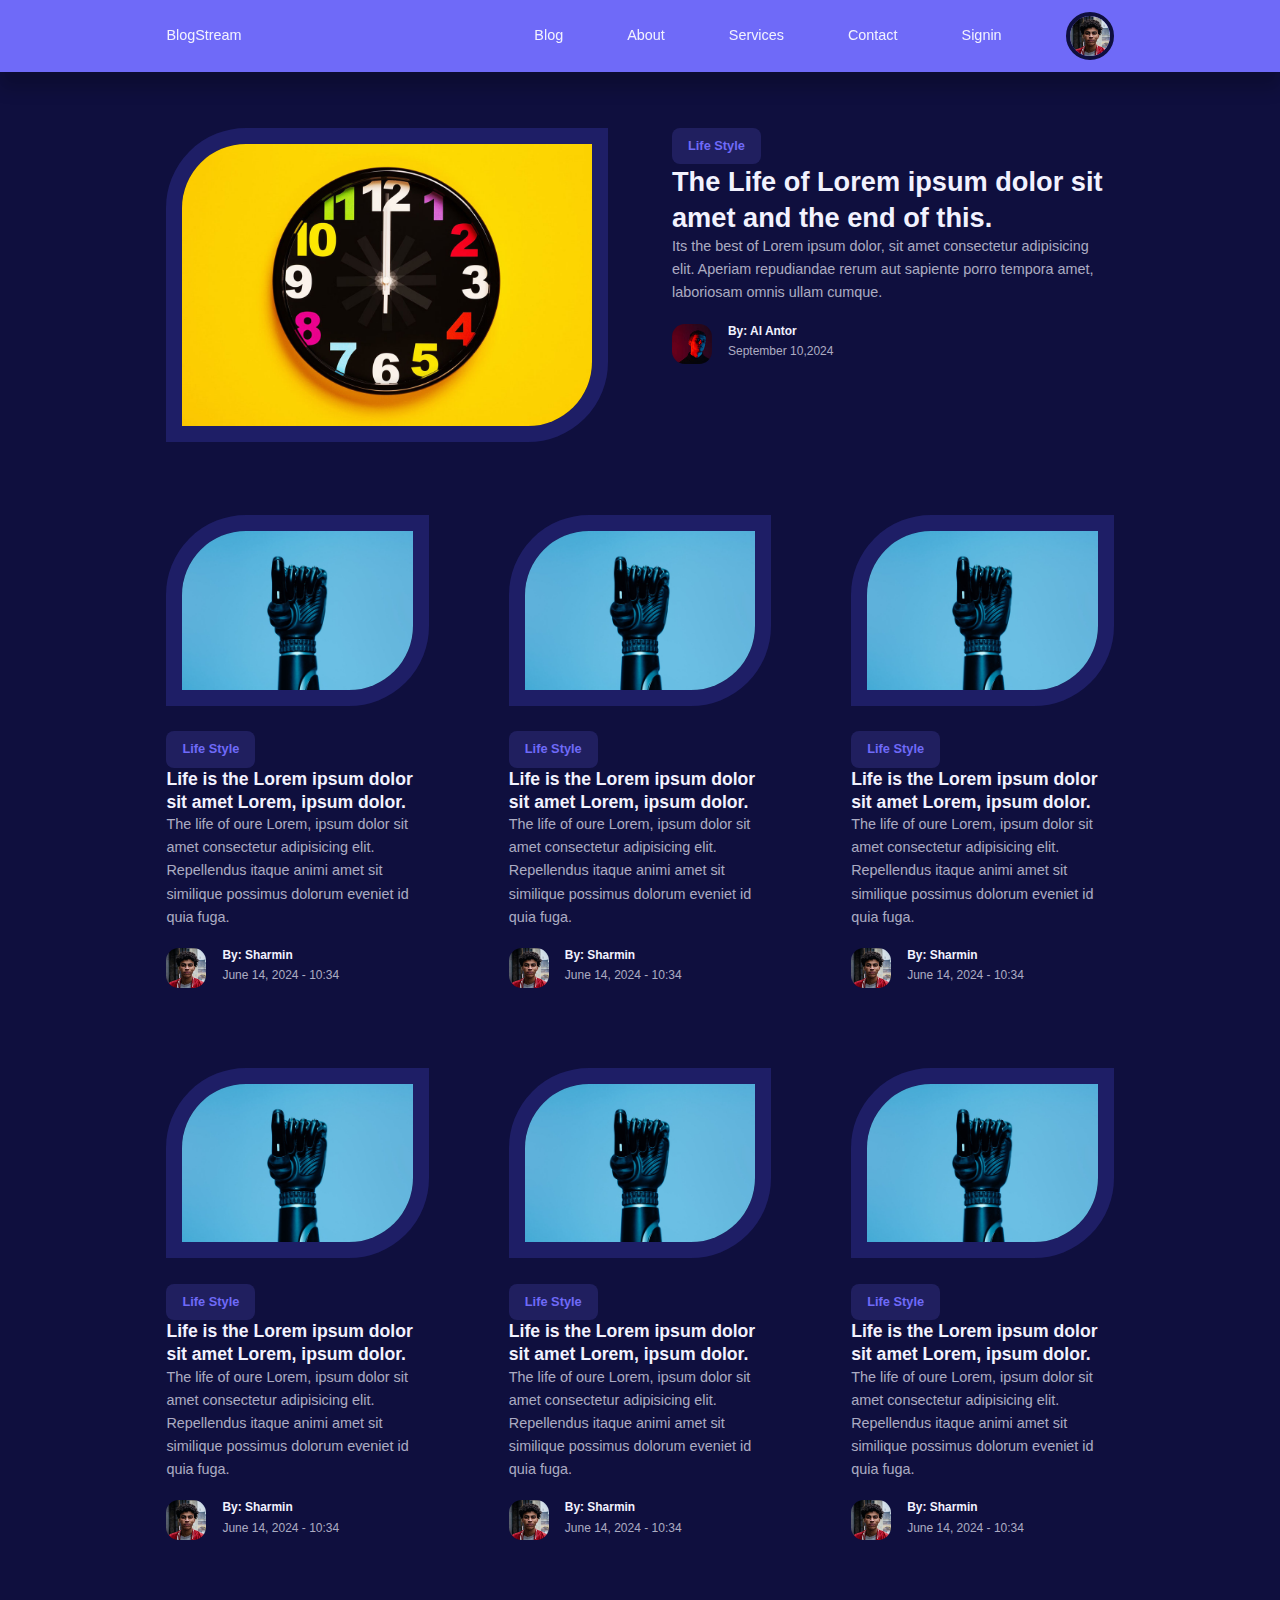
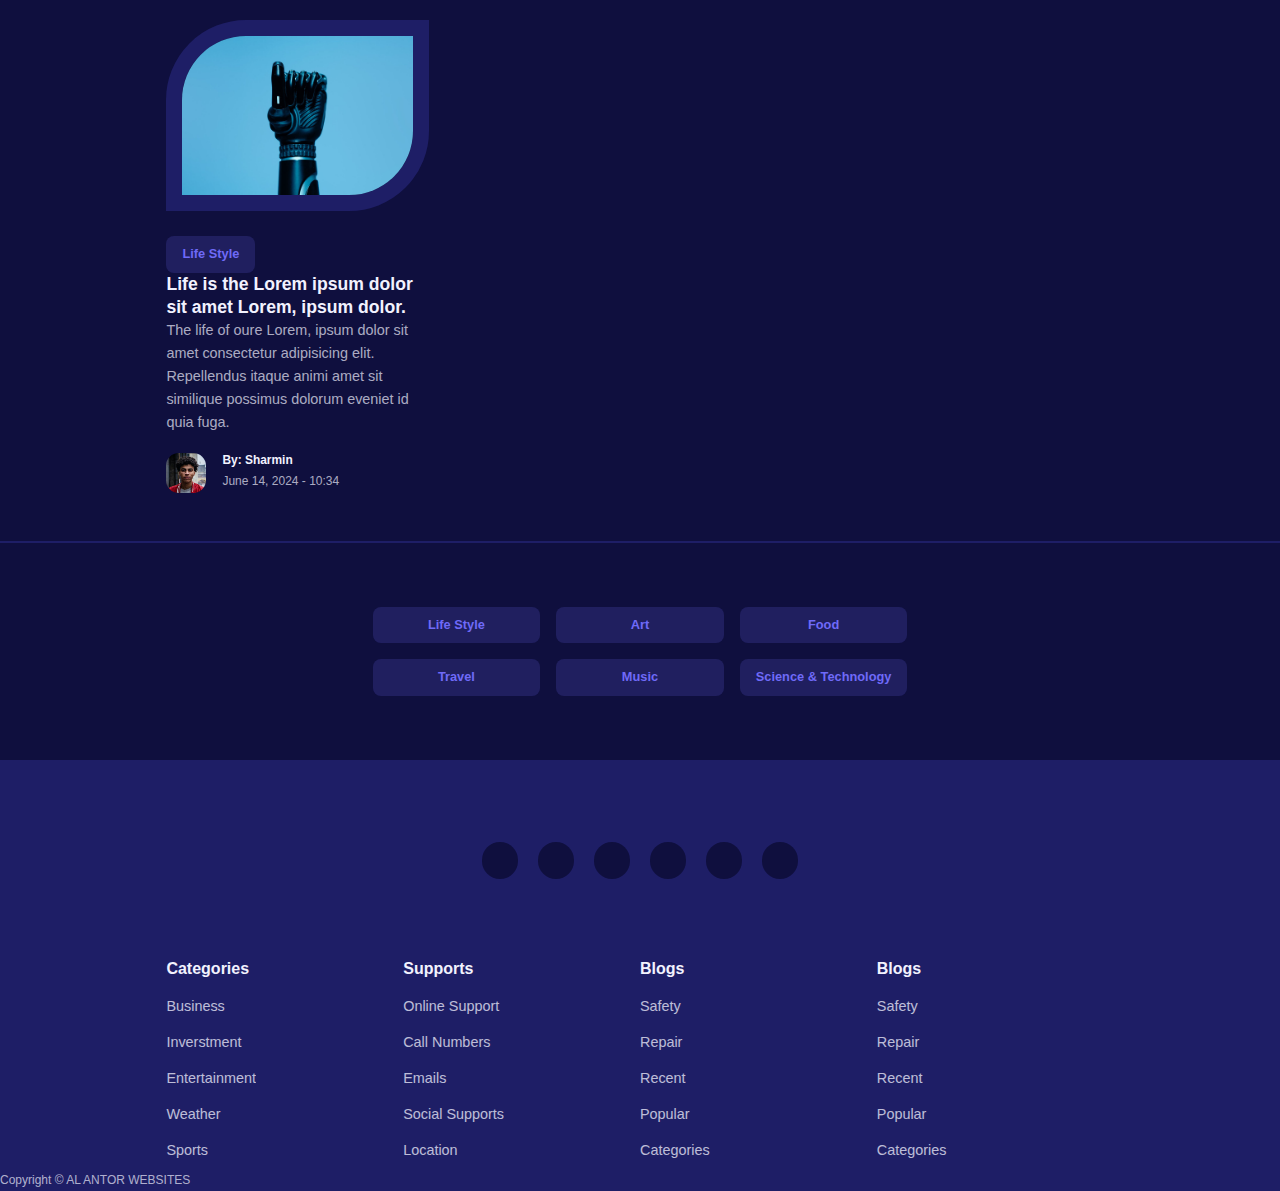
==== index.html @ ad715d5d "change photo" ====
<!DOCTYPE html>
<html lang="en">
  <head>
    <meta charset="UTF-8" />
    <meta name="viewport" content="width=device-width, initial-scale=1.0" />
    <title>BlogStream | The Beautiful Blog Website</title>
    <link rel="stylesheet" href="css/style.css" />
    <link
      rel="stylesheet"
      href="https://unicons.iconscout.com/release/v4.0.8/css/line.css"
    />
  </head>
  <body>
    <nav>
      <div class="container nav_container">
        <a href="index.html" class="nav_log">BlogStream</a>
        <ul class="nav_items">
          <li><a href="#">Blog</a></li>
          <li><a href="#">About</a></li>
          <li><a href="#">Services</a></li>
          <li><a href="#">Contact</a></li>
          <li><a href="#">Signin</a></li>
          <li class="nav_profile">
            <div class="avatar">
              <img src="images/avatar3.jpg" alt="" />
            </div>
            <ul>
              <li><a href="#">Dashboard</a></li>
              <li><a href="#">Logout</a></li>
            </ul>
          </li>
        </ul>
        <button id="open_nav-btn"><i class="uil uil-bars"></i></button>
        <button id="close_nav-btn"><i class="uil uil-multiply"></i></button>
      </div>
    </nav>
    <!-- -----------------------------close nav bar--------------------------------- -->
    <section class="featured">
      <div class="container featured_container">
        <div class="post_thumbnail">
          <img src="images/blog100.jpg" />
        </div>
        <div class="post_info">
          <a href="#" class="category_button">Life Style</a>
          <h2 class="post_title">
            The Life of Lorem ipsum dolor sit amet and the end of this.
          </h2>
          <p class="post_body">
            Its the best of Lorem ipsum dolor, sit amet consectetur adipisicing
            elit. Aperiam repudiandae rerum aut sapiente porro tempora amet,
            laboriosam omnis ullam cumque.
          </p>
          <div class="post_author">
            <div class="post_author-avatar">
              <img src="images/avatar2.jpg" />
            </div>
            <div class="post_author-info">
              <h5>By: Al Antor</h5>
              <small>September 10,2024</small>
            </div>
          </div>
        </div>
      </div>
    </section>

    <!-- --------------------------posts---------------------------- -->

    <section class="posts">
      <div class="container posts_container">
        <article class="post">
          <div class="post_thumbnail">
            <img src="images/blog2.jpg" />
          </div>
          <div class="post_info">
            <a href="#" class="category_button">Life Style</a>
            <h3 class="post_title">
              <a href="#">
                Life is the Lorem ipsum dolor sit amet Lorem, ipsum dolor.</a
              >
            </h3>
            <p class="post_body">
              The life of oure Lorem, ipsum dolor sit amet consectetur
              adipisicing elit. Repellendus itaque animi amet sit similique
              possimus dolorum eveniet id quia fuga.
            </p>
            <div class="post_author">
              <div class="post_author-avatar">
                <img src="images/avatar3.jpg" alt="" />
              </div>
              <div class="bost_author-info">
                <h5>By: Sharmin</h5>
                <small>June 14, 2024 - 10:34</small>
              </div>
            </div>
          </div>
        </article>
        <article class="post">
          <div class="post_thumbnail">
            <img src="images/blog2.jpg" />
          </div>
          <div class="post_info">
            <a href="#" class="category_button">Life Style</a>
            <h3 class="post_title">
              <a href="#">
                Life is the Lorem ipsum dolor sit amet Lorem, ipsum dolor.</a
              >
            </h3>
            <p class="post_body">
              The life of oure Lorem, ipsum dolor sit amet consectetur
              adipisicing elit. Repellendus itaque animi amet sit similique
              possimus dolorum eveniet id quia fuga.
            </p>
            <div class="post_author">
              <div class="post_author-avatar">
                <img src="images/avatar3.jpg" alt="" />
              </div>
              <div class="bost_author-info">
                <h5>By: Sharmin</h5>
                <small>June 14, 2024 - 10:34</small>
              </div>
            </div>
          </div>
        </article>
        <article class="post">
          <div class="post_thumbnail">
            <img src="images/blog2.jpg" />
          </div>
          <div class="post_info">
            <a href="#" class="category_button">Life Style</a>
            <h3 class="post_title">
              <a href="#">
                Life is the Lorem ipsum dolor sit amet Lorem, ipsum dolor.</a
              >
            </h3>
            <p class="post_body">
              The life of oure Lorem, ipsum dolor sit amet consectetur
              adipisicing elit. Repellendus itaque animi amet sit similique
              possimus dolorum eveniet id quia fuga.
            </p>
            <div class="post_author">
              <div class="post_author-avatar">
                <img src="images/avatar3.jpg" alt="" />
              </div>
              <div class="bost_author-info">
                <h5>By: Sharmin</h5>
                <small>June 14, 2024 - 10:34</small>
              </div>
            </div>
          </div>
        </article>
        <article class="post">
          <div class="post_thumbnail">
            <img src="images/blog2.jpg" />
          </div>
          <div class="post_info">
            <a href="#" class="category_button">Life Style</a>
            <h3 class="post_title">
              <a href="#">
                Life is the Lorem ipsum dolor sit amet Lorem, ipsum dolor.</a
              >
            </h3>
            <p class="post_body">
              The life of oure Lorem, ipsum dolor sit amet consectetur
              adipisicing elit. Repellendus itaque animi amet sit similique
              possimus dolorum eveniet id quia fuga.
            </p>
            <div class="post_author">
              <div class="post_author-avatar">
                <img src="images/avatar3.jpg" alt="" />
              </div>
              <div class="bost_author-info">
                <h5>By: Sharmin</h5>
                <small>June 14, 2024 - 10:34</small>
              </div>
            </div>
          </div>
        </article>
        <article class="post">
          <div class="post_thumbnail">
            <img src="images/blog2.jpg" />
          </div>
          <div class="post_info">
            <a href="#" class="category_button">Life Style</a>
            <h3 class="post_title">
              <a href="#">
                Life is the Lorem ipsum dolor sit amet Lorem, ipsum dolor.</a
              >
            </h3>
            <p class="post_body">
              The life of oure Lorem, ipsum dolor sit amet consectetur
              adipisicing elit. Repellendus itaque animi amet sit similique
              possimus dolorum eveniet id quia fuga.
            </p>
            <div class="post_author">
              <div class="post_author-avatar">
                <img src="images/avatar3.jpg" alt="" />
              </div>
              <div class="bost_author-info">
                <h5>By: Sharmin</h5>
                <small>June 14, 2024 - 10:34</small>
              </div>
            </div>
          </div>
        </article>
        <article class="post">
          <div class="post_thumbnail">
            <img src="images/blog2.jpg" />
          </div>
          <div class="post_info">
            <a href="#" class="category_button">Life Style</a>
            <h3 class="post_title">
              <a href="#">
                Life is the Lorem ipsum dolor sit amet Lorem, ipsum dolor.</a
              >
            </h3>
            <p class="post_body">
              The life of oure Lorem, ipsum dolor sit amet consectetur
              adipisicing elit. Repellendus itaque animi amet sit similique
              possimus dolorum eveniet id quia fuga.
            </p>
            <div class="post_author">
              <div class="post_author-avatar">
                <img src="images/avatar3.jpg" alt="" />
              </div>
              <div class="bost_author-info">
                <h5>By: Sharmin</h5>
                <small>June 14, 2024 - 10:34</small>
              </div>
            </div>
          </div>
        </article>
        <article class="post">
          <div class="post_thumbnail">
            <img src="images/blog2.jpg" />
          </div>
          <div class="post_info">
            <a href="#" class="category_button">Life Style</a>
            <h3 class="post_title">
              <a href="#">
                Life is the Lorem ipsum dolor sit amet Lorem, ipsum dolor.</a
              >
            </h3>
            <p class="post_body">
              The life of oure Lorem, ipsum dolor sit amet consectetur
              adipisicing elit. Repellendus itaque animi amet sit similique
              possimus dolorum eveniet id quia fuga.
            </p>
            <div class="post_author">
              <div class="post_author-avatar">
                <img src="images/avatar3.jpg" alt="" />
              </div>
              <div class="bost_author-info">
                <h5>By: Sharmin</h5>
                <small>June 14, 2024 - 10:34</small>
              </div>
            </div>
          </div>
        </article>
      </div>
    </section>

    <section class="category_buttons">
      <div class="container category_buttons-container">
        <a href="#" class="category_button">Life Style</a>
        <a href="#" class="category_button">Art</a>
        <a href="#" class="category_button">Food</a>
        <a href="#" class="category_button">Travel</a>
        <a href="#" class="category_button">Music</a>
        <a href="#" class="category_button">Science & Technology</a>
      </div>
    </section>

    <footer>
      <div class="footer_socials">
        <a href="#"><i class="uil uil-youtube"></i></a>
        <a href="#"><i class="uil uil-twitter"></i></a>
        <a href="#"><i class="uil uil-whatsapp"></i></a>
        <a href="#"><i class="uil uil-telegram"></i></a>
        <a href="#"><i class="uil uil-linkedin"></i></a>
        <a href="#"><i class="uil uil-facebook"></i></a>
      </div>
      <div class="container footer_container">
        <article>
          <h4>Categories</h4>
          <ul>
            <li><a href="#">Business</a></li>
            <li><a href="#">Inverstment</a></li>
            <li><a href="#">Entertainment</a></li>
            <li><a href="#">Weather</a></li>
            <li><a href="#">Sports</a></li>
          </ul>
        </article>
        <article>
          <h4>Supports</h4>
          <ul>
            <li><a href="#">Online Support</a></li>
            <li><a href="#">Call Numbers</a></li>
            <li><a href="#">Emails</a></li>
            <li><a href="#">Social Supports</a></li>
            <li><a href="#">Location</a></li>
          </ul>
        </article>
        <article>
          <h4>Blogs</h4>
          <ul>
            <li><a href="#">Safety</a></li>
            <li><a href="#">Repair</a></li>
            <li><a href="#">Recent</a></li>
            <li><a href="#">Popular</a></li>
            <li><a href="#">Categories</a></li>
          </ul>
        </article>
        <article>
          <h4>Blogs</h4>
          <ul>
            <li><a href="#">Safety</a></li>
            <li><a href="#">Repair</a></li>
            <li><a href="#">Recent</a></li>
            <li><a href="#">Popular</a></li>
            <li><a href="#">Categories</a></li>
          </ul>
        </article>
      </div>
      <div class="footer_copyright">
        <small>Copyright &copy; AL ANTOR WEBSITES</small>
      </div>
    </footer>
  </body>
</html>
---- css/style.css ----
:root {
  --color-primary: #6f6af8;
  --color-primary-light: hsl(242, 91%, 69%, 18%);
  --color-primary-variant: #5854c7;
  --color-red: #da0f3f;
  --color-red-light: hsl(346, 87%, 46%, 15%);
  --color-green: #00c476;
  --color-green-light: hsl(156, 100%, 38%, 15%);
  --color-gray-900: #1e1e66;
  --color-gray-700: #2d2b7c;
  --color-gray-300: rgba(242, 242, 254, 0.3);
  --color-gray-200: rgba(242, 242, 254, 0.7);
  --color-white: #f2f2fe;
  --color-bg: #0f0f3e;

  --transition: all 300ms ease;

  --container-width-lg: 74%;
  --container-width-md: 88%;
  --form-width: 40%;

  --card-border-radius-1: 0.3rem;
  --card-border-radius-2: 0.5rem;
  --card-border-radius-3: 0.8rem;
  --card-border-radius-4: 2rem;
  --card-border-radius-5: 5rem;
}
@import url("https://fonts.googleapis.com/css2?family=Montserrat:ital,wght@0,100..900;1,100..900&display=swap");

/* ------------General-------------------------------------------------------------- */
* {
  margin: 0;
  padding: 0;
  outline: 0;
  border: 0;
  list-style: none;
  text-decoration: none;
}
body {
  font-family: "Montserrat", sans-serif;
  line-height: 1.6;
  color: var(--color-gray-200);
  overflow-x: hidden;
  background: var(--color-bg);
  font-size: 0.9rem;
}

.container {
  width: var(--container-width-lg);
  max-width: 1800px;
  margin-inline: auto;
}
section {
  margin-top: 3rem;
  width: 100vw;
}
h1,
h2,
h3,
h4,
h5 {
  color: var(--color-white);
  line-height: 1.3;
}
h1 {
  font-size: 3rem;
  margin-top: 1rem 0;
}
h2 {
  font-size: 1.7rem;
  margin-top: 1rem 0;
}
h3 {
  font-size: 1.1rem;
  margin-top: 0.8rem 0 0.5rem;
}
h4 {
  font-size: 1rem;
}
a {
  color: var(--color-white);
  transition: var(--transition);
}
img {
  display: block;
  width: 100%;
  object-fit: cover;
}

nav {
  background: var(--color-primary);
  width: 100vw;
  height: 4.5rem;
  position: fixed;
  top: 0;
  z-index: 10;
  box-shadow: 0 1rem 1rem rgba(0, 0, 0, 0.2);
}
nav button {
  display: none;
}
.nav_container {
  height: 100%;
  display: flex;
  align-items: center;
  justify-content: space-between;
}
.avatar {
  width: 2.5rem;
  height: 2.5rem;
  border-radius: 50%;
  overflow: hidden;
  border: 0.3rem solid var(--color-bg);
}

.nav_logo {
  font-weight: 600;
  font-size: 1.2rem;
}
.nav_items {
  display: flex;
  align-items: center;
  gap: 4rem;
}
.nav_profile {
  position: relative;
  cursor: pointer;
}
.nav_profile ul {
  position: absolute;
  top: 125%;
  right: 0;
  display: flex;
  flex-direction: column;
  box-shadow: 0 3rem 3rem rgba(0, 0, 0, 0.4);
  opacity: 0;
  transition: var(--transition);
  visibility: hidden;
}

.nav_profile:hover > ul {
  visibility: visible;
  opacity: 1;
}
.nav_profile ul li a {
  padding: 1rem;
  background: var(--color-gray-900);
  display: block;
}
.nav_profile ul li:last-child a {
  background: var(--color-red);
  color: var(--color-bg);
}

/* ------------Feature Section ----------------------------------------------------- */
.category_button {
  background: var(--color-primary-light);
  color: var(--color-primary);
  display: inline-block;
  padding: 0.5rem 1rem;
  border-radius: var(--card-border-radius-2);
  font-weight: 600;
  font-size: 0.8rem;
  text-align: center;
}
.category_button:hover {
  color: var(--color-white);
}

.post_thumbnail {
  border-radius: var(--card-border-radius-5) 0;
  border: 1rem solid var(--color-gray-900);
  overflow: hidden;
  margin-bottom: 1.6rem;
}
.post:hover .post_thumbnail img {
  filter: saturate(0);
  transition: filter 500ms ease;
}
.post_author {
  display: flex;
  gap: 1rem;
  margin-top: 1.2rem;
}

.post_author-avatar {
  width: 2.5rem;
  height: 2.5rem;
  border-radius: var(--card-border-radius-3);
  overflow: hidden;
}

.featured {
  margin-top: 8rem;
}
.featured_container {
  display: grid;
  grid-template-columns: 1fr 1fr;
  gap: 4rem;
}
.featured .post_thumbnail {
  height: fit-content;
}

/* ----------posts----------------------------------------------------- */
.posts_container {
  display: grid;
  grid-template-columns: repeat(3, 1fr);
  gap: 5rem;
}

/* ----------------catagory------------------------------------------------------------- */

.category_buttons {
  padding: 4rem 0;
  border-top: 2px solid var(--color-gray-900);
  border-bottom: 2px solid var(--color-gray-900);
}

.category_buttons-container {
  width: fit-content;
  display: grid;
  grid-template-columns: repeat(3, 1fr);
  gap: 1rem;
}

/* -----------footer------------------------------------------------------------------- */
footer {
  background: var(--color-gray-900);
  padding: 5rem 0 0;
  box-sizing: inset 0 1.5rem 1.5 rgba(0, 0, 0, 0.2);
}
.footer_socials {
  margin-inline: auto;
  width: fit-content;
  margin-bottom: 5rem;
  display: flex;
  justify-content: space-between;
  align-items: center;
  gap: 1.2rem;
}

.footer_socials a {
  background: var(--color-bg);
  border-radius: 50%;
  width: 2.3rem;
  height: 2.3rem;
  display: flex;
  align-items: center;
  justify-content: center;
}
.footer_socials a:hover {
  background: var(--color-white);
  color: var(--color-bg);
}

.footer_container {
  display: grid;
  grid-template-columns: repeat(4, 1fr);
}

footer h4 {
  color: var(--color-white);
  margin-bottom: 0.6rem;
}

footer ul li {
  padding: 0.4rem 0;
}

footer ul a {
  opacity: 0.75;
}
footer ul a:hover {
  letter-spacing: 0.2rem;
  opacity: 1;
}
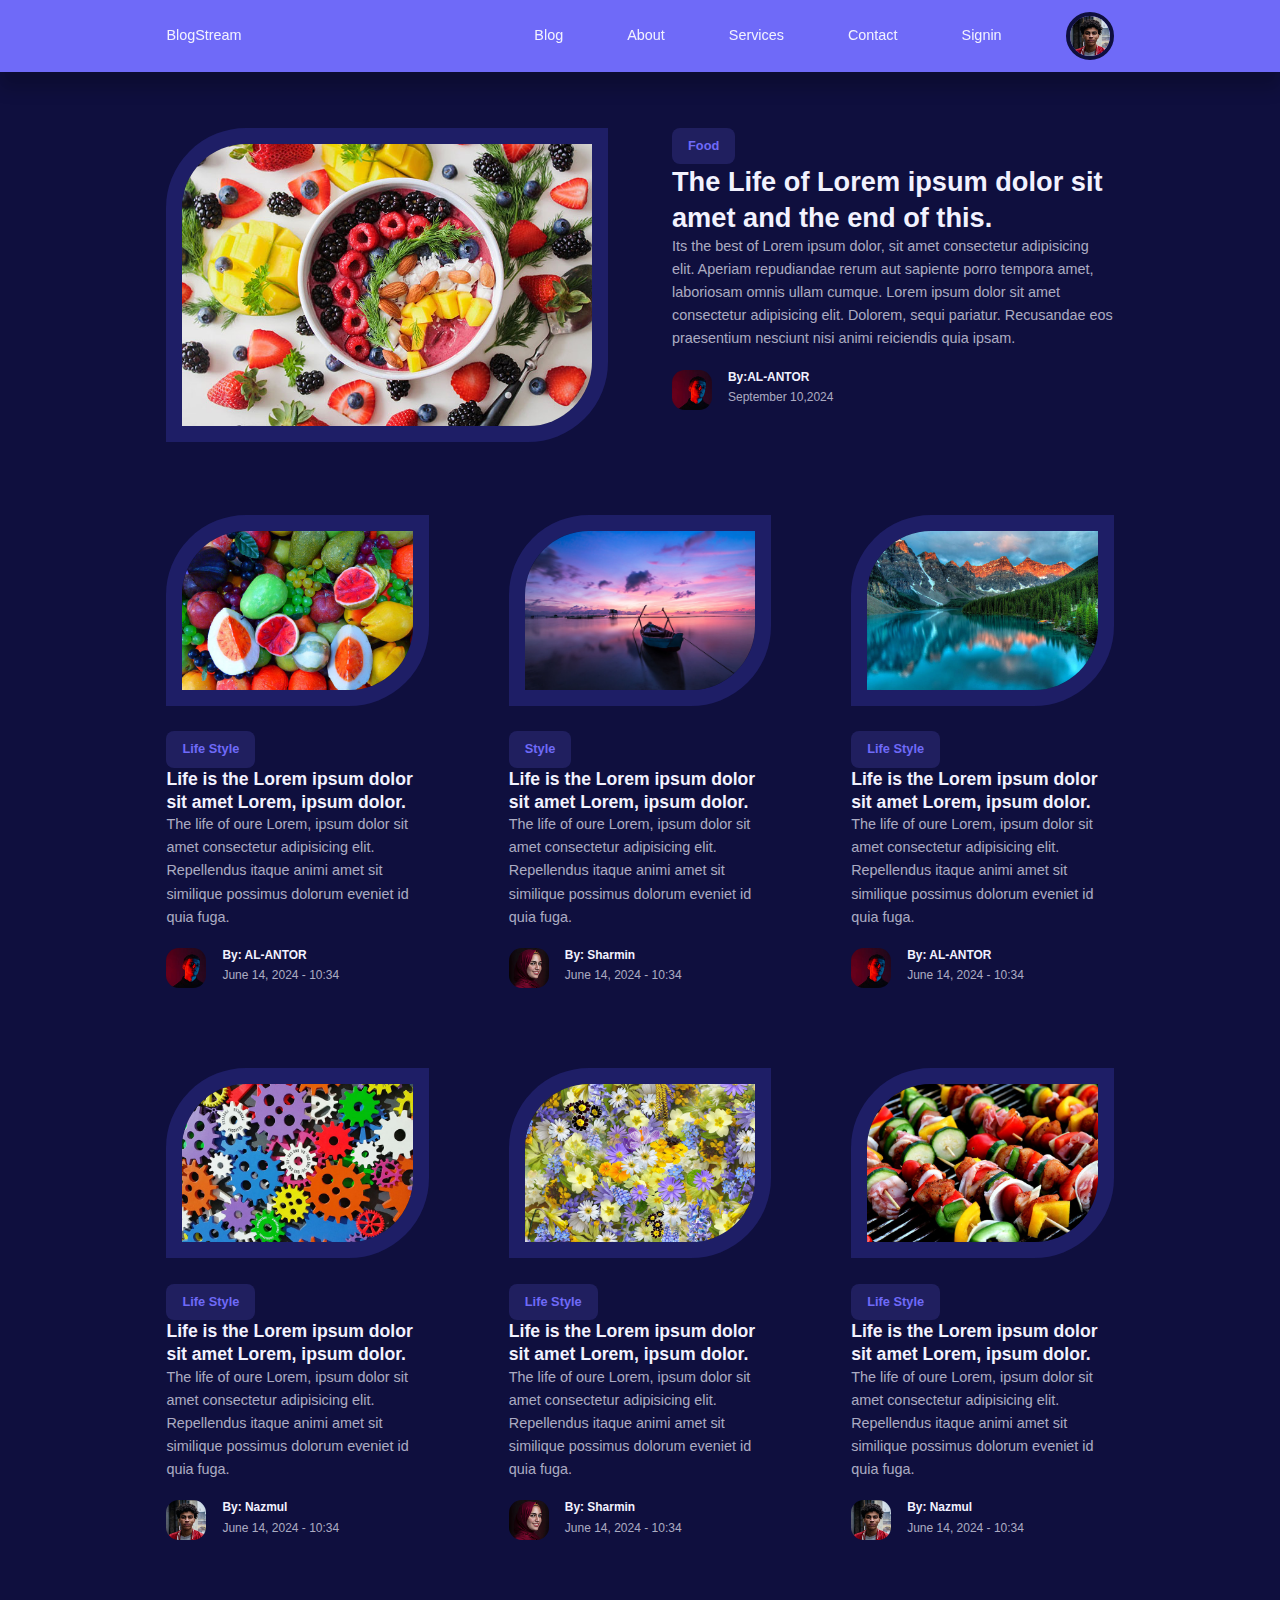
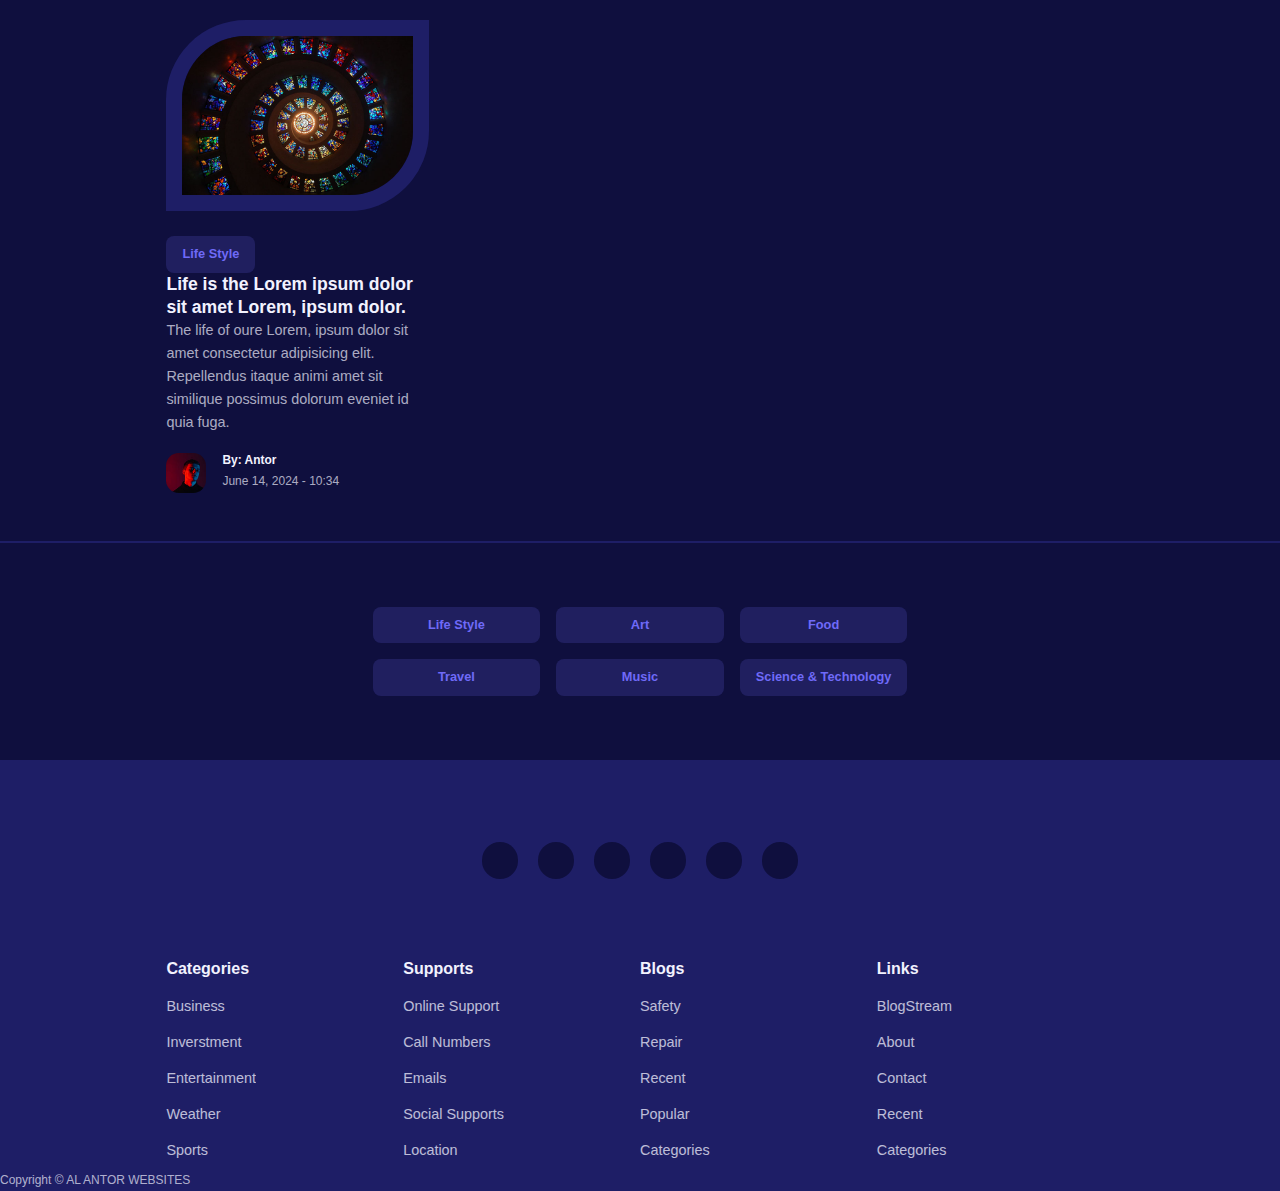
==== commit a58cab6d: "change photos" ====
--- a/index.html
+++ b/index.html
@@ -38,24 +38,26 @@
     <section class="featured">
       <div class="container featured_container">
         <div class="post_thumbnail">
-          <img src="images/blog100.jpg" />
+          <img src="images/blog52.jpg" />
         </div>
         <div class="post_info">
-          <a href="#" class="category_button">Life Style</a>
+          <a href="#" class="category_button">Food</a>
           <h2 class="post_title">
             The Life of Lorem ipsum dolor sit amet and the end of this.
           </h2>
           <p class="post_body">
             Its the best of Lorem ipsum dolor, sit amet consectetur adipisicing
             elit. Aperiam repudiandae rerum aut sapiente porro tempora amet,
-            laboriosam omnis ullam cumque.
+            laboriosam omnis ullam cumque. Lorem ipsum dolor sit amet
+            consectetur adipisicing elit. Dolorem, sequi pariatur. Recusandae
+            eos praesentium nesciunt nisi animi reiciendis quia ipsam.
           </p>
           <div class="post_author">
             <div class="post_author-avatar">
               <img src="images/avatar2.jpg" />
             </div>
             <div class="post_author-info">
-              <h5>By: Al Antor</h5>
+              <h5>By:AL-ANTOR</h5>
               <small>September 10,2024</small>
             </div>
           </div>
@@ -69,7 +71,88 @@
       <div class="container posts_container">
         <article class="post">
           <div class="post_thumbnail">
-            <img src="images/blog2.jpg" />
+            <img src="images/blog6.jpg" />
+          </div>
+          <div class="post_info">
+            <a href="#" class="category_button">Life Style</a>
+            <h3 class="post_title">
+              <a href="#">
+                Life is the Lorem ipsum dolor sit amet Lorem, ipsum dolor.</a
+              >
+            </h3>
+            <p class="post_body">
+              The life of oure Lorem, ipsum dolor sit amet consectetur
+              adipisicing elit. Repellendus itaque animi amet sit similique
+              possimus dolorum eveniet id quia fuga.
+            </p>
+            <div class="post_author">
+              <div class="post_author-avatar">
+                <img src="images/avatar2.jpg" alt="" />
+              </div>
+              <div class="bost_author-info">
+                <h5>By: AL-ANTOR</h5>
+                <small>June 14, 2024 - 10:34</small>
+              </div>
+            </div>
+          </div>
+        </article>
+        <article class="post">
+          <div class="post_thumbnail">
+            <img src="images/blog7.jpg" />
+          </div>
+          <div class="post_info">
+            <a href="#" class="category_button">Style</a>
+            <h3 class="post_title">
+              <a href="#">
+                Life is the Lorem ipsum dolor sit amet Lorem, ipsum dolor.</a
+              >
+            </h3>
+            <p class="post_body">
+              The life of oure Lorem, ipsum dolor sit amet consectetur
+              adipisicing elit. Repellendus itaque animi amet sit similique
+              possimus dolorum eveniet id quia fuga.
+            </p>
+            <div class="post_author">
+              <div class="post_author-avatar">
+                <img src="images/avatar4.jpg" alt="" />
+              </div>
+              <div class="bost_author-info">
+                <h5>By: Sharmin</h5>
+                <small>June 14, 2024 - 10:34</small>
+              </div>
+            </div>
+          </div>
+        </article>
+        <article class="post">
+          <div class="post_thumbnail">
+            <img src="images/blog8.jpg" />
+          </div>
+          <div class="post_info">
+            <a href="#" class="category_button">Life Style</a>
+            <h3 class="post_title">
+              <a href="#">
+                Life is the Lorem ipsum dolor sit amet Lorem, ipsum dolor.</a
+              >
+            </h3>
+            <p class="post_body">
+              The life of oure Lorem, ipsum dolor sit amet consectetur
+              adipisicing elit. Repellendus itaque animi amet sit similique
+              possimus dolorum eveniet id quia fuga.
+            </p>
+            <div class="post_author">
+              <div class="post_author-avatar">
+                <img src="images/avatar2.jpg" alt="" />
+              </div>
+              <div class="bost_author-info">
+                <h5>By: AL-ANTOR</h5>
+                <small>June 14, 2024 - 10:34</small>
+              </div>
+            </div>
+          </div>
+        </article>
+        <article class="post">
+          <div class="post_thumbnail">
+            <img src="images/blog11.jpg" />
           </div>
           <div class="post_info">
             <a href="#" class="category_button">Life Style</a>
@@ -88,6 +171,33 @@
                 <img src="images/avatar3.jpg" alt="" />
               </div>
               <div class="bost_author-info">
+                <h5>By: Nazmul</h5>
+                <small>June 14, 2024 - 10:34</small>
+              </div>
+            </div>
+          </div>
+        </article>
+        <article class="post">
+          <div class="post_thumbnail">
+            <img src="images/blog12.jpg" />
+          </div>
+          <div class="post_info">
+            <a href="#" class="category_button">Life Style</a>
+            <h3 class="post_title">
+              <a href="#">
+                Life is the Lorem ipsum dolor sit amet Lorem, ipsum dolor.</a
+              >
+            </h3>
+            <p class="post_body">
+              The life of oure Lorem, ipsum dolor sit amet consectetur
+              adipisicing elit. Repellendus itaque animi amet sit similique
+              possimus dolorum eveniet id quia fuga.
+            </p>
+            <div class="post_author">
+              <div class="post_author-avatar">
+                <img src="images/avatar4.jpg" alt="" />
+              </div>
+              <div class="bost_author-info">
                 <h5>By: Sharmin</h5>
                 <small>June 14, 2024 - 10:34</small>
               </div>
@@ -96,7 +206,7 @@
         </article>
         <article class="post">
           <div class="post_thumbnail">
-            <img src="images/blog2.jpg" />
+            <img src="images/blog13.jpg" />
           </div>
           <div class="post_info">
             <a href="#" class="category_button">Life Style</a>
@@ -115,142 +225,34 @@
                 <img src="images/avatar3.jpg" alt="" />
               </div>
               <div class="bost_author-info">
-                <h5>By: Sharmin</h5>
-                <small>June 14, 2024 - 10:34</small>
-              </div>
-            </div>
-          </div>
-        </article>
-        <article class="post">
-          <div class="post_thumbnail">
-            <img src="images/blog2.jpg" />
-          </div>
-          <div class="post_info">
-            <a href="#" class="category_button">Life Style</a>
-            <h3 class="post_title">
-              <a href="#">
-                Life is the Lorem ipsum dolor sit amet Lorem, ipsum dolor.</a
-              >
-            </h3>
-            <p class="post_body">
-              The life of oure Lorem, ipsum dolor sit amet consectetur
-              adipisicing elit. Repellendus itaque animi amet sit similique
-              possimus dolorum eveniet id quia fuga.
-            </p>
-            <div class="post_author">
-              <div class="post_author-avatar">
-                <img src="images/avatar3.jpg" alt="" />
-              </div>
-              <div class="bost_author-info">
-                <h5>By: Sharmin</h5>
-                <small>June 14, 2024 - 10:34</small>
-              </div>
-            </div>
-          </div>
-        </article>
-        <article class="post">
-          <div class="post_thumbnail">
-            <img src="images/blog2.jpg" />
-          </div>
-          <div class="post_info">
-            <a href="#" class="category_button">Life Style</a>
-            <h3 class="post_title">
-              <a href="#">
-                Life is the Lorem ipsum dolor sit amet Lorem, ipsum dolor.</a
-              >
-            </h3>
-            <p class="post_body">
-              The life of oure Lorem, ipsum dolor sit amet consectetur
-              adipisicing elit. Repellendus itaque animi amet sit similique
-              possimus dolorum eveniet id quia fuga.
-            </p>
-            <div class="post_author">
-              <div class="post_author-avatar">
-                <img src="images/avatar3.jpg" alt="" />
-              </div>
-              <div class="bost_author-info">
-                <h5>By: Sharmin</h5>
-                <small>June 14, 2024 - 10:34</small>
-              </div>
-            </div>
-          </div>
-        </article>
-        <article class="post">
-          <div class="post_thumbnail">
-            <img src="images/blog2.jpg" />
-          </div>
-          <div class="post_info">
-            <a href="#" class="category_button">Life Style</a>
-            <h3 class="post_title">
-              <a href="#">
-                Life is the Lorem ipsum dolor sit amet Lorem, ipsum dolor.</a
-              >
-            </h3>
-            <p class="post_body">
-              The life of oure Lorem, ipsum dolor sit amet consectetur
-              adipisicing elit. Repellendus itaque animi amet sit similique
-              possimus dolorum eveniet id quia fuga.
-            </p>
-            <div class="post_author">
-              <div class="post_author-avatar">
-                <img src="images/avatar3.jpg" alt="" />
-              </div>
-              <div class="bost_author-info">
-                <h5>By: Sharmin</h5>
-                <small>June 14, 2024 - 10:34</small>
-              </div>
-            </div>
-          </div>
-        </article>
-        <article class="post">
-          <div class="post_thumbnail">
-            <img src="images/blog2.jpg" />
-          </div>
-          <div class="post_info">
-            <a href="#" class="category_button">Life Style</a>
-            <h3 class="post_title">
-              <a href="#">
-                Life is the Lorem ipsum dolor sit amet Lorem, ipsum dolor.</a
-              >
-            </h3>
-            <p class="post_body">
-              The life of oure Lorem, ipsum dolor sit amet consectetur
-              adipisicing elit. Repellendus itaque animi amet sit similique
-              possimus dolorum eveniet id quia fuga.
-            </p>
-            <div class="post_author">
-              <div class="post_author-avatar">
-                <img src="images/avatar3.jpg" alt="" />
-              </div>
-              <div class="bost_author-info">
-                <h5>By: Sharmin</h5>
-                <small>June 14, 2024 - 10:34</small>
-              </div>
-            </div>
-          </div>
-        </article>
-        <article class="post">
-          <div class="post_thumbnail">
-            <img src="images/blog2.jpg" />
-          </div>
-          <div class="post_info">
-            <a href="#" class="category_button">Life Style</a>
-            <h3 class="post_title">
-              <a href="#">
-                Life is the Lorem ipsum dolor sit amet Lorem, ipsum dolor.</a
-              >
-            </h3>
-            <p class="post_body">
-              The life of oure Lorem, ipsum dolor sit amet consectetur
-              adipisicing elit. Repellendus itaque animi amet sit similique
-              possimus dolorum eveniet id quia fuga.
-            </p>
-            <div class="post_author">
-              <div class="post_author-avatar">
-                <img src="images/avatar3.jpg" alt="" />
-              </div>
-              <div class="bost_author-info">
-                <h5>By: Sharmin</h5>
+                <h5>By: Nazmul</h5>
+                <small>June 14, 2024 - 10:34</small>
+              </div>
+            </div>
+          </div>
+        </article>
+        <article class="post">
+          <div class="post_thumbnail">
+            <img src="images/blog14.jpg" />
+          </div>
+          <div class="post_info">
+            <a href="#" class="category_button">Life Style</a>
+            <h3 class="post_title">
+              <a href="#">
+                Life is the Lorem ipsum dolor sit amet Lorem, ipsum dolor.</a
+              >
+            </h3>
+            <p class="post_body">
+              The life of oure Lorem, ipsum dolor sit amet consectetur
+              adipisicing elit. Repellendus itaque animi amet sit similique
+              possimus dolorum eveniet id quia fuga.
+            </p>
+            <div class="post_author">
+              <div class="post_author-avatar">
+                <img src="images/avatar2.jpg" alt="" />
+              </div>
+              <div class="bost_author-info">
+                <h5>By: Antor</h5>
                 <small>June 14, 2024 - 10:34</small>
               </div>
             </div>
@@ -311,12 +313,12 @@
           </ul>
         </article>
         <article>
-          <h4>Blogs</h4>
+          <h4>Links</h4>
           <ul>
-            <li><a href="#">Safety</a></li>
-            <li><a href="#">Repair</a></li>
+            <li><a href="#">BlogStream</a></li>
+            <li><a href="#">About</a></li>
+            <li><a href="#">Contact</a></li>
             <li><a href="#">Recent</a></li>
-            <li><a href="#">Popular</a></li>
             <li><a href="#">Categories</a></li>
           </ul>
         </article>
